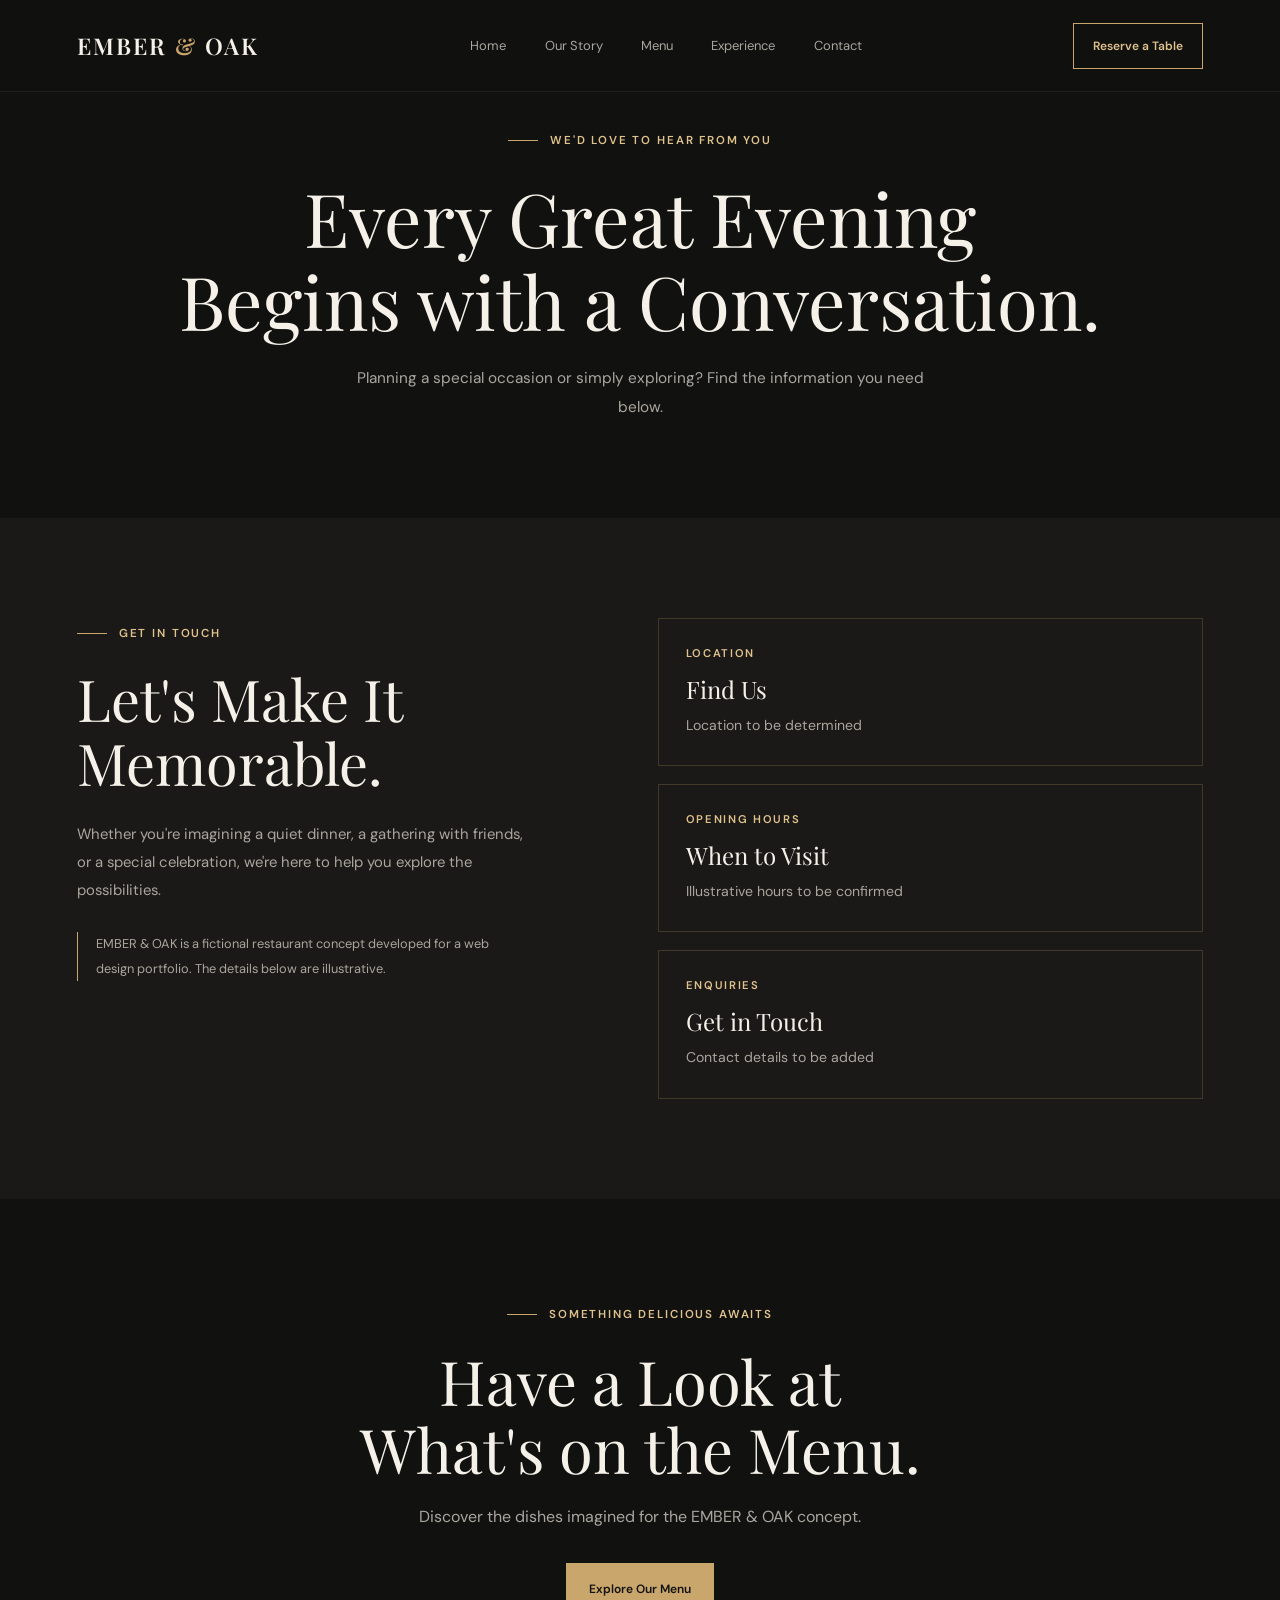
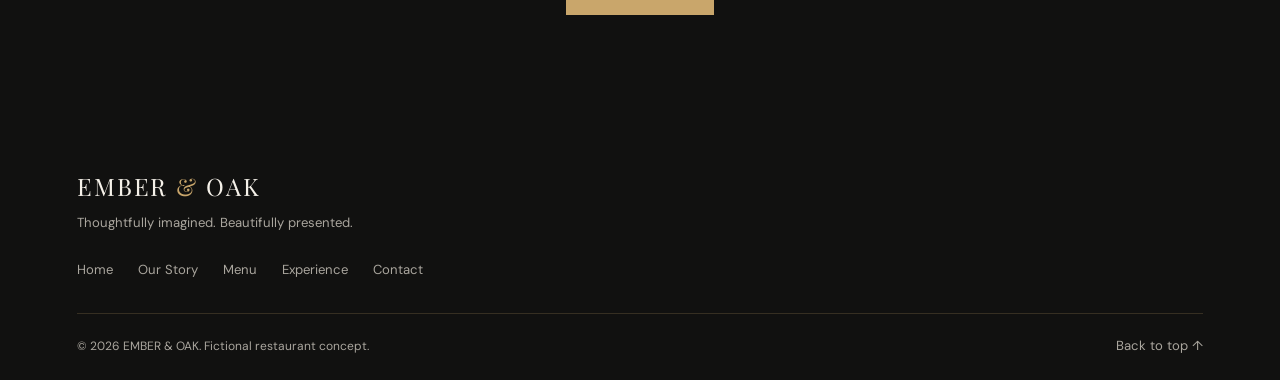
==== contact.html @ cb253b9d "Initial release of Ember and Oak website" ====
﻿<!DOCTYPE html>

<html lang="en">
  <head>
    <meta charset="UTF-8">
    <meta name="viewport" content="width=device-width, initial-scale=1.0">

    <meta
      name="description"
      content="Explore contact information and imagined dining details for EMBER & OAK, a fictional luxury restaurant website concept."
    >

    <title>Contact | EMBER & OAK</title>

    <link rel="preconnect" href="https://fonts.googleapis.com">
    <link rel="preconnect" href="https://fonts.gstatic.com" crossorigin>

    <link
      href="https://fonts.googleapis.com/css2?family=DM+Sans:wght@400;500;600;700&family=Playfair+Display:wght@400;500;600;700&display=swap"
      rel="stylesheet"
    >

    <link rel="stylesheet" href="style.css">

  </head>

  <body>
    <header class="site-header" id="top">
      <a href="index.html" class="logo">EMBER <span>&</span> OAK</a>

      <button
        class="menu-toggle"
        type="button"
        aria-label="Open navigation menu"
        aria-expanded="false"
        aria-controls="main-navigation"
      >
        <span></span>
        <span></span>
        <span></span>
      </button>

            <nav class="main-nav" id="main-navigation">
        <a href="index.html">Home</a>
        <a href="story.html">Our Story</a>
        <a href="menu.html">Menu</a>
        <a href="experience.html">Experience</a>
        <a href="contact.html" aria-current="page">Contact</a>
      </nav>

      <a href="index.html#reservations" class="header-cta">
        Reserve a Table
      </a>
    </header>

  <main>
    <section class="contact-page-hero">
      <span class="section-label">
        <span class="label-line"></span>
        WE'D LOVE TO HEAR FROM YOU
      </span>

      <h1>Every Great Evening<br>Begins with a Conversation.</h1>

      <p>
        Planning a special occasion or simply exploring?
        Find the information you need below.
      </p>
    </section>

    <section class="contact-page-content">
      <div class="contact-page-intro">
        <span class="section-label">
          <span class="label-line"></span>
          GET IN TOUCH
        </span>

        <h2>Let's Make It<br>Memorable.</h2>

        <p>
          Whether you're imagining a quiet dinner, a gathering
          with friends, or a special celebration, we're here
          to help you explore the possibilities.
        </p>

        <p class="concept-notice">
          EMBER & OAK is a fictional restaurant concept
          developed for a web design portfolio.
          The details below are illustrative.
        </p>
      </div>

      <div class="contact-information">
        <article class="contact-information-card">
          <span class="contact-label">LOCATION</span>
          <h3>Find Us</h3>
          <p>Location to be determined</p>
        </article>

        <article class="contact-information-card">
          <span class="contact-label">OPENING HOURS</span>
          <h3>When to Visit</h3>
          <p>Illustrative hours to be confirmed</p>
        </article>

        <article class="contact-information-card">
          <span class="contact-label">ENQUIRIES</span>
          <h3>Get in Touch</h3>
          <p>Contact details to be added</p>
        </article>
      </div>
    </section>

    <section class="contact-page-cta">
      <span class="section-label">
        <span class="label-line"></span>
        SOMETHING DELICIOUS AWAITS
      </span>

      <h2>Have a Look at<br>What's on the Menu.</h2>

      <p>
        Discover the dishes imagined for the EMBER & OAK concept.
      </p>

      <a href="menu.html" class="button button-primary">
        Explore Our Menu
      </a>
    </section>
  </main>

  <footer class="site-footer">
    <a href="index.html" class="footer-logo">
      EMBER <span>&</span> OAK
    </a>

    <p class="footer-note">
      Thoughtfully imagined. Beautifully presented.
    </p>

        <nav class="footer-nav" aria-label="Footer navigation">
      <a href="index.html">Home</a>
      <a href="story.html">Our Story</a>
      <a href="menu.html">Menu</a>
      <a href="experience.html">Experience</a>
      <a href="contact.html" aria-current="page">Contact</a>
    </nav>

    <div class="footer-bottom">
      <p>&copy; 2026 EMBER & OAK. Fictional restaurant concept.</p>
      <a href="#top">Back to top ↑</a>
    </div>
  </footer>
  <script src="script.js"></script>
  </body>
</html>
---- style.css ----
﻿/* ---------- DESIGN SYSTEM ---------- */

:root {
  --color-bg: #111110;
  --color-surface: #1a1917;
  --color-gold: #c9a66b;
  --color-gold-light: #e0c28d;
  --color-text: #f5f1e9;
  --color-muted: #aaa69e;

  --font-heading: "Playfair Display", Georgia, serif;
  --font-body: "DM Sans", Arial, sans-serif;

  --page-padding: clamp(20px, 6vw, 90px);
}

/* ---------- RESET ---------- */

* {
  margin: 0;
  padding: 0;
  box-sizing: border-box;
}

html {
  scroll-behavior: smooth;
}

body {
  background: var(--color-bg);
  color: var(--color-text);
  font-family: var(--font-body);
  -webkit-font-smoothing: antialiased;
}

a {
  color: inherit;
  text-decoration: none;
}

/* ---------- NAVIGATION ---------- */

.site-header {
  position: fixed;
  width: 100%;
  min-height: 92px;
  padding: 0 var(--page-padding);

  display: flex;
  align-items: center;
  justify-content: space-between;
  gap: 30px;

  background: var(--color-bg);
  border-bottom: 1px solid rgb(255 255 255 / 7%);
  z-index: 100;
}

.logo {
  font-family: var(--font-heading);
  font-size: 23px;
  font-weight: 600;
  letter-spacing: 2px;
  white-space: nowrap;
}

.logo span {
  color: var(--color-gold);
}

.main-nav {
  display: flex;
  align-items: center;
  gap: clamp(18px, 3vw, 42px);
}

.main-nav a {
  color: var(--color-muted);
  font-size: 13px;
  transition: color 0.25s ease;
}

.main-nav a:hover {
  color: var(--color-gold-light);
  border-bottom: 2px solid var(--color-gold-light);
  padding-bottom: 4px;
}

.header-cta {
  display: inline-flex;
  align-items: center;
  gap: 12px;

  padding: 14px 19px;
  border: 1px solid var(--color-gold);

  color: var(--color-gold-light);
  font-size: 12px;
  font-weight: 600;
  white-space: nowrap;

  transition:
      background-color 0.25s ease,
      color 0.25s ease;
}

.header-cta:hover {
  background: var(--color-gold);
  color: var(--color-bg);
}

/* ---------- HERO ---------- */

.hero {
  min-height: calc(100svh - 92px);
  padding: 90px var(--page-padding) 40px;

  position: relative;
  isolation: isolate;

  display: flex;
  align-items: center;

  overflow: hidden;
}

/* Background photograph */

.hero::before {
  content: "";
  position: absolute;
  inset: 0;
  z-index: -2;

  background-image:
      url("https://images.unsplash.com/photo-1414235077428-338989a2e8c0?auto=format&fit=crop&w=2000&q=85");

  background-position: center;
  background-size: cover;
}

/* Dark overlay keeps the text readable */

.hero::after {
content: "";
position: absolute;
inset: 0;
z-index: -1;

background: linear-gradient(
  90deg,
  rgb(17 17 16 / 96%) 0%,
  rgb(17 17 16 / 83%) 38%,
  rgb(17 17 16 / 40%) 72%,
  rgb(17 17 16 / 35%) 100%
  );
}

.hero-content {
width: min(760px, 100%);
padding-bottom: 45px;
}

.eyebrow {
  display: flex;
  align-items: center;
  gap: 13px;

  margin: 50px 0 30px;

  color: var(--color-gold-light);
  font-size: 10px;
  font-weight: 600;
  letter-spacing: 3px;
  line-height: 1.8;
}

.eyebrow-line {
  width: 36px;
  height: 1px;
  background: var(--color-gold);
  flex-shrink: 0;
}

.hero h1 {
  max-width: 750px;

  font-family: var(--font-heading);
  font-size: clamp(48px, 6.5vw, 88px);
  font-weight: 400;
  letter-spacing: -2px;
  line-height: 1.12;
}

.hero h1 span {
  color: var(--color-gold-light);
  font-style: italic;
}

.hero-description {
  max-width: 460px;
  margin-top: 25px;

  color: #d0cbc2;
  font-size: 15px;
  line-height: 1.9;
}

.hero-actions {
  display: flex;
  align-items: center;
  flex-wrap: wrap;
  gap: 15px;

  margin-top: 35px;
}

.button {
  min-height: 52px;
  padding: 0 22px;

  display: inline-flex;
  align-items: center;
  justify-content: center;
  gap: 15px;

  font-size: 12px;
  font-weight: 600;

  transition:
    background-color 0.25s ease,
    color 0.25s ease,
    border-color 0.25s ease;
}

.button-primary {
  background: var(--color-gold);
  color: var(--color-bg);
  border: 1px solid var(--color-gold);
}

.button-primary:hover {
  background: var(--color-gold-light);
  border-color: var(--color-gold-light);
}

.button-secondary {
  border: 1px solid rgb(255 255 255 / 30%);
  color: var(--color-text);
}

.button-secondary:hover {
  border-color: var(--color-gold);
  color: var(--color-gold-light);
}

.hero-note {
  display: flex;
  align-items: center;
  gap: 10px;

  margin-top: 60px;

  color: #c1bcb2;
  font-size: 9px;
  font-weight: 500;
  letter-spacing: 1.7px;
  line-height: 1.8;
}

.note-dot {
  width: 6px;
  height: 6px;
  border-radius: 50%;
  background: var(--color-gold);
  flex-shrink: 0;
}

.hero-bottom {
  position: absolute;
  right: var(--page-padding);
  bottom: 30px;
  left: var(--page-padding);

  display: flex;
  justify-content: space-between;
  gap: 20px;

  color: #d0cbc2;
  font-size: 9px;
  letter-spacing: 1.5px;
}

.hero-bottom a {
  transition: color 0.25s ease;
}

.hero-bottom a:hover {
  color: var(--color-gold-light);
}

/* ---------- ACCESSIBILITY ---------- */

a:focus-visible {
  outline: 2px solid var(--color-gold-light);
  outline-offset: 5px;
}

/* ---------- RESPONSIVE DESIGN ---------- */

@media (max-width: 900px) {
  .site-header {
    min-height: 82px;
    gap: 20px;
  }

  .main-nav {
    gap: 16px;
  }

  .main-nav a {
    font-size: 12px;
  }

  .header-cta {
    padding: 12px;
    font-size: 11px;
  }

  .hero {
    min-height: calc(100svh - 82px);
  }

  .hero::after {
    background:
      linear-gradient(
        90deg,
        rgb(17 17 16 / 94%) 0%,
        rgb(17 17 16 / 78%) 60%,
        rgb(17 17 16 / 55%) 100%
      );
  }
}

@media (max-width: 650px) {
  .site-header {
    min-height: 76px;
    flex-wrap: wrap;
    gap: 12px;
    padding-top: 16px;
    padding-bottom: 16px;
  }

  .logo {
    font-size: 20px;
  }

  .main-nav {
    order: 3;
    width: 100%;
    justify-content: space-between;
    gap: 10px;
  }

  .main-nav a {
    font-size: 11px;
  }

  .header-cta {
    padding: 11px 12px;
    gap: 7px;
    font-size: 10px;
  }

  .hero {
    min-height: 680px;
    min-height: max(680px, calc(100svh - 76px));
    padding-top: 75px;
    padding-bottom: 100px;
  }

  .hero::before {
    background-position: 58% center;
  }

  .hero::after {
    background:
      linear-gradient(
        90deg,
        rgb(17 17 16 / 93%) 0%,
        rgb(17 17 16 / 78%) 100%
      );
}

  .hero h1 {
    font-size: clamp(46px, 11vw, 66px);
    letter-spacing: -1.5px;
  }

  .eyebrow {
    font-size: 9px;
    letter-spacing: 2px;
  }

  .hero-description {
    font-size: 14px;
  }

  .hero-actions {
    align-items: stretch;
    flex-direction: column;
    max-width: 280px;
  }

  .hero-note {
    margin-top: 40px;
    font-size: 8px;
    letter-spacing: 1.1px;
  }

  .hero-bottom {
    bottom: 22px;
    font-size: 8px;
    letter-spacing: 1px;
  }
}

@media (max-width: 380px) {
  .main-nav a {
    font-size: 10px;
  }

  .header-cta {
    padding: 10px 8px;
  }

  .hero-bottom {
    font-size: 7px;
    letter-spacing: 0.5px;
  }
}

/* Respect visitors who prefer reduced motion */

@media (prefers-reduced-motion: reduce) {
  html {
    scroll-behavior: auto;
  }

  *,
  *::before,
  *::after {
    transition-duration: 0.01ms !important;
  }
}


/* ---------- OUR STORY ---------- */

.story-section {
  padding: 130px var(--page-padding);

  display: grid;
  grid-template-columns: minmax(0, 1fr) minmax(0, 0.9fr);
  align-items: center;
  gap: clamp(45px, 8vw, 120px);

  background: var(--color-bg);
}

.story-image {
  position: relative;
  min-width: 0;
}

.story-image img {
  display: block;
  width: 100%;
  aspect-ratio: 4 / 5;
  object-fit: cover;
}

.image-caption {
  display: flex;
  justify-content: space-between;
  gap: 15px;

  padding-top: 18px;

  color: var(--color-muted);
  font-size: 9px;
  letter-spacing: 1.5px;
}

.image-caption span:first-child {
  color: var(--color-gold);
}

.story-content {
  max-width: 570px;
}

.section-eyebrow {
  margin-bottom: 24px;

  color: var(--color-gold);
  font-size: 10px;
  font-weight: 600;
  letter-spacing: 3px;
}

.story-content h2 {
  margin-bottom: 27px;

  font-family: var(--font-heading);
  font-size: clamp(36px, 4vw, 55px);
  font-weight: 400;
  line-height: 1.25;
  letter-spacing: -1px;
}

.story-content h2 span {
  color: var(--color-gold-light);
  font-style: italic;
}

.story-description {
  margin-bottom: 18px;

  color: var(--color-muted);
  font-size: 14px;
  line-height: 2;
}

.text-link {
  display: inline-flex;
  align-items: center;
  gap: 15px;

  margin-top: 15px;
  padding-bottom: 9px;

  border-bottom: 1px solid var(--color-gold);

  color: var(--color-gold-light);
  font-size: 12px;
  font-weight: 600;

  transition: gap 0.25s ease;
}

.text-link:hover {
  gap: 22px;
}

.story-signature {
  display: flex;
  align-items: center;
  gap: 15px;

  margin-top: 65px;
  padding-top: 25px;

  border-top: 1px solid rgb(255 255 255 / 10%);
}

.signature-mark {
  color: var(--color-gold);
  font-family: var(--font-heading);
  font-size: 50px;
  font-style: italic;
}

.story-signature div p {
  font-family: var(--font-heading);
  font-size: 13px;
  letter-spacing: 2px;
}

.story-signature div span {
  display: block;
  margin-top: 6px;

  color: var(--color-muted);
  font-size: 8px;
  letter-spacing: 2px;
}

/* ---------- STORY RESPONSIVENESS ---------- */

@media (max-width: 800px) {
  .story-section {
    padding-top: 90px;
    padding-bottom: 90px;

    grid-template-columns: 1fr;
    gap: 50px;
  }

  .story-image {
    width: min(100%, 560px);
  }

  .story-content {
    max-width: 650px;
  }

  .story-content h2 {
    font-size: clamp(36px, 7vw, 52px);
  }

  .story-signature {
    margin-top: 40px;
  }
}

@media (max-width: 480px) {
  .story-section {
    padding-top: 70px;
    padding-bottom: 70px;
    gap: 35px;
  }

  .story-content h2 {
    font-size: 36px;
  }

  .story-description {
    font-size: 13px;
  }
}



/* ---------- SIGNATURE MENU ---------- */

.menu-section {
  padding: 110px var(--page-padding) 100px;

  background: var(--color-surface);
}

.menu-heading {
  display: flex;
  align-items: end;
  justify-content: space-between;
  gap: 35px;

  margin-bottom: 55px;
}

.menu-heading h2 {
  font-family: var(--font-heading);
  font-size: clamp(36px, 4vw, 54px);
  font-weight: 400;
  line-height: 1.25;
}

.menu-heading h2 span {
  color: var(--color-gold-light);
  font-style: italic;
}

.menu-intro {
  max-width: 330px;
  color: var(--color-muted);
  font-size: 13px;
  line-height: 1.9;
}

.menu-grid {
  display: grid;
  grid-template-columns: repeat(3, minmax(0, 1fr));
  gap: 25px;
}

.dish-card {
  min-width: 0;
}

.dish-image {
  position: relative;
  overflow: hidden;
  background: #292722;
}

.dish-image img {
  display: block;
  width: 100%;
  aspect-ratio: 4 / 4.5;
  object-fit: cover;

  transition: transform 0.5s ease;
}

.dish-card:hover .dish-image img {
  transform: scale(1.04);
}

.dish-number {
  position: absolute;
  top: 15px;
  left: 15px;

  display: grid;
  place-items: center;

  width: 35px;
  height: 35px;

  background: rgb(17 17 16 / 85%);
  border: 1px solid rgb(201 166 107 / 60%);

  color: var(--color-gold-light);
  font-size: 10px;
}

.dish-details {
  padding-top: 23px;
}

.dish-title-row {
  display: flex;
  align-items: baseline;
  justify-content: space-between;
  gap: 12px;
}

.dish-title-row h3 {
  font-family: var(--font-heading);
  font-size: clamp(17px, 1.7vw, 22px);
  font-weight: 500;
}

.dish-price {
  flex-shrink: 0;
  color: var(--color-gold-light);
  font-size: 13px;
}

.dish-details > p {
  margin-top: 13px;

  color: var(--color-muted);
  font-size: 12px;
  line-height: 1.9;
}

.dish-category {
  display: inline-block;
  margin-top: 22px;

  color: var(--color-gold);
  font-size: 9px;
  letter-spacing: 1.5px;
}

.menu-disclaimer {
  margin-top: 40px;

  color: var(--color-muted);
  font-size: 10px;
  line-height: 1.8;
}

/* ---------- MENU RESPONSIVENESS ---------- */

@media (max-width: 850px) {
  .menu-heading {
    align-items: start;
    flex-direction: column;
    gap: 18px;
  }

  .menu-grid {
    grid-template-columns: repeat(2, minmax(0, 1fr));
    gap: 35px 22px;
  }

  .dish-title-row h3 {
    font-size: 19px;
  }
}

@media (max-width: 560px) {
  .menu-section {
    padding-top: 75px;
    padding-bottom: 70px;
  }

  .menu-heading {
    margin-bottom: 35px;
  }

  .menu-grid {
    grid-template-columns: 1fr;
    gap: 40px;
  }

  .dish-image img {
    aspect-ratio: 5 / 4;
  }

  .dish-title-row h3 {
    font-size: 21px;
  }
}

/* Respect reduced-motion preferences */

@media (prefers-reduced-motion: reduce) {
  .dish-image img {
    transition: none;
  }
}


/* DINING EXPERIENCE */

.experience-section {
  position: relative;
  min-height: 540px;
  display: flex;
  align-items: center;
  overflow: hidden;
  background: var(--color-bg);
}

.experience-image,
.experience-overlay {
  position: absolute;
  inset: 0;
}

.experience-image {
  background-image: url("https://images.unsplash.com/photo-1517248135467-4c7edcad34c4?auto=format&fit=crop&w=2000&q=85");
  background-size: cover;
  background-position: center 55%;
  transform: scale(1.02);
}

.experience-overlay {
  background: linear-gradient(
  90deg,
  rgba(17, 17, 16, 0.96) 0%,
  rgba(17, 17, 16, 0.76) 48%,
  rgba(17, 17, 16, 0.25) 100%
  );
}

.experience-content {
  position: relative;
  z-index: 1;
  max-width: 650px;
  padding: 90px var(--page-padding);
}

.section-label {
  display: inline-flex;
  align-items: center;
  gap: 12px;
  color: var(--color-gold-light);
  font-size: 0.72rem;
  font-weight: 600;
  letter-spacing: 0.16em;
  text-transform: uppercase;
}

.label-line {
  display: inline-block;
  width: 30px;
  height: 1px;
  background: var(--color-gold);
}

.experience-content h2 {
  margin: 28px 0 20px;
  color: var(--color-text);
  font-family: var(--font-heading);
  font-size: clamp(2.7rem, 5.5vw, 4.8rem);
  font-weight: 400;
  line-height: 1.08;
}

.experience-content p {
  max-width: 450px;
  margin-bottom: 32px;
  color: var(--color-muted);
  font-size: 0.98rem;
  line-height: 1.9;
}

@media (max-width: 600px) {
  .experience-section {
    min-height: 480px;
  }

  .experience-overlay {
    background: rgba(17, 17, 16, 0.76);
  }

  .experience-content {
    padding-top: 75px;
    padding-bottom: 75px;
  }


}


/* RESERVATIONS */

.reservation-section {
  display: flex;
  flex-direction: column;
  align-items: center;
  padding: 110px var(--page-padding);
  text-align: center;
  background: var(--color-bg);
}

.reservation-section h2 {
  margin: 28px 0 18px;
  color: var(--color-text);
  font-family: var(--font-heading);
  font-size: clamp(2.5rem, 5vw, 4.3rem);
  font-weight: 400;
  line-height: 1.12;
}

.reservation-section > p {
  max-width: 540px;
  margin-bottom: 30px;
  color: var(--color-muted);
  font-size: 0.96rem;
  line-height: 1.9;
}

.reservation-form {
  width: min(100%, 760px);
  margin: 0 auto;
}

.reservation-form-grid {
  display: grid;
  grid-template-columns: repeat(2, minmax(0, 1fr));
  gap: 18px;
  margin-bottom: 28px;
  text-align: left;
}

.reservation-form label {
  display: flex;
  flex-direction: column;
  gap: 8px;
  color: var(--color-gold-light);
  font-size: 0.72rem;
  letter-spacing: 0.08em;
  text-transform: uppercase;
}

.reservation-form input,
.reservation-form select {
  width: 100%;
  min-height: 48px;
  padding: 12px 14px;
  border: 1px solid rgba(201, 166, 107, 0.3);
  border-radius: 0;
  background: var(--color-surface);
  color: var(--color-text);
  font: inherit;
  letter-spacing: normal;
  text-transform: none;
}

.reservation-form input:focus,
.reservation-form select:focus {
  outline: 2px solid var(--color-gold-light);
  outline-offset: 2px;
}

.reservation-form > .button {
  border: 1px solid var(--color-gold);
  cursor: pointer;
}

.reservation-form-note,
.reservation-status {
  margin: 14px 0 0;
  color: var(--color-muted);
  font-size: 0.75rem;
  line-height: 1.7;
}

.reservation-status:empty {
  display: none;
}
.reservation-note {
  margin-top: 30px;
  color: var(--color-muted);
  font-size: 0.75rem;
  line-height: 1.7;
}

@media (max-width: 600px) {
  .reservation-section {
    padding-top: 80px;
    padding-bottom: 80px;
  }
}


/* CONTACT */

.contact-section {
  display: grid;
  grid-template-columns: 1fr 0.8fr;
  gap: 70px;
  padding: 100px var(--page-padding);
  background: var(--color-surface);
}

.contact-content h2 {
  margin: 26px 0 20px;
  color: var(--color-text);
  font-family: var(--font-heading);
  font-size: clamp(2.5rem, 4.5vw, 4rem);
  font-weight: 400;
  line-height: 1.12;
}

.contact-content > p {
  max-width: 430px;
  color: var(--color-muted);
  line-height: 1.9;
}

.contact-details {
  display: flex;
  flex-direction: column;
  justify-content: center;
  gap: 28px;
}

.contact-item {
  padding-bottom: 20px;
  border-bottom: 1px solid rgba(201, 166, 107, 0.2);
}

.contact-label {
  display: block;
  margin-bottom: 10px;
  color: var(--color-gold-light);
  font-size: 0.7rem;
  font-weight: 600;
  letter-spacing: 0.15em;
}

.contact-item p {
  margin: 0;
  color: var(--color-muted);
  font-size: 0.9rem;
  line-height: 1.7;
}

/* FOOTER */

.site-footer {
  padding: 55px var(--page-padding) 24px;
  background: var(--color-bg);
}

.footer-logo {
  color: var(--color-text);
  font-family: var(--font-heading);
  font-size: 1.5rem;
  letter-spacing: 0.08em;
  text-decoration: none;
}

.footer-logo span {
  color: var(--color-gold);
}

.footer-note {
  margin: 12px 0 30px;
  color: var(--color-muted);
  font-size: 0.82rem;
}

.footer-nav {
  display: flex;
  flex-wrap: wrap;
  gap: 25px;
  margin-bottom: 35px;
}

.footer-nav a,
.footer-bottom a {
  color: var(--color-muted);
  font-size: 0.82rem;
  text-decoration: none;
  transition: color 0.2s ease;
}

.footer-nav a:hover,
.footer-bottom a:hover {
  color: var(--color-gold-light);
}

.footer-bottom {
  display: flex;
  justify-content: space-between;
  align-items: center;
  gap: 20px;
  padding-top: 22px;
  border-top: 1px solid rgba(201, 166, 107, 0.2);
}

.footer-bottom p {
  margin: 0;
  color: var(--color-muted);
  font-size: 0.75rem;
  line-height: 1.7;
}

/* CONTACT AND FOOTER RESPONSIVENESS */

@media (max-width: 800px) {
  .contact-section {
  grid-template-columns: 1fr;
  gap: 45px;
  }
}

@media (max-width: 500px) {
  .contact-section {
  padding-top: 75px;
  padding-bottom: 75px;
  }

  .footer-bottom {
      align-items: flex-start;
      flex-direction: column;
      gap: 12px;
  }

  .footer-nav {
      gap: 18px;
  }


}

/* MOBILE NAVIGATION */

.menu-toggle {
  display: none;
  width: 42px;
  height: 42px;
  padding: 10px;
  border: 1px solid rgba(201, 166, 107, 0.35);
  border-radius: 2px;
  background: transparent;
  cursor: pointer;
}

.menu-toggle span {
  display: block;
  width: 20px;
  height: 1px;
  margin: 5px 0;
  background: var(--color-text);
  transition: transform 0.2s ease, opacity 0.2s ease;
}

.menu-toggle:focus-visible {
  outline: 2px solid var(--color-gold-light);
  outline-offset: 4px;
}

@media (max-width: 760px) {
  .site-header {
    position: relative;
    display: flex;
    align-items: center;
    justify-content: space-between;
    flex-wrap: wrap;
    gap: 0;
  }

  .menu-toggle {
    display: block;
    order: 2;
  }

  .main-nav {
    display: none;
    order: 3;
    flex: 0 0 100%;
    flex-direction: column;
    align-items: stretch;
    gap: 0;
    padding: 16px 0;
  }

  .site-header.menu-open .main-nav {
    display: flex;
  }

  .main-nav a {
    display: block;
    padding: 14px 4px;
  }

  .header-cta {
    display: none;
    order: 4;
    width: 100%;
    margin: 0 0 16px;
    text-align: center;
  }

  .site-header.menu-open .header-cta {
    display: block;
  }

  .site-header.menu-open .menu-toggle span:first-child {
    transform: translateY(6px) rotate(45deg);
  }

  .site-header.menu-open .menu-toggle span:nth-child(2) {
    opacity: 0;
  }

  .site-header.menu-open .menu-toggle span:last-child {
    transform: translateY(-6px) rotate(-45deg);
  }
}

@media (prefers-reduced-motion: reduce) {
  .menu-toggle span {
    transition: none;
  }
}



/* Keep the mobile header controls anchored while the navigation expands. */
@media (max-width: 760px) {
  .site-header {
    position: relative;
    display: grid;
    grid-template-columns: minmax(0, 1fr) auto;
    align-items: center;
    align-content: start;
    min-height: 76px;
    height: auto;
  }

  .logo,
  .menu-toggle {
    align-self: start;
  }

  .main-nav,
  .header-cta {
    grid-column: 1 / -1;
  }

  .main-nav {
    width: auto;
  }
}

/* Mobile header: fixed viewport position with a locked control row. */
@media (max-width: 760px) {
  .site-header {
    position: fixed;
    top: 0;
    right: 0;
    left: 0;
    display: grid;
    grid-template-columns: minmax(0, 1fr) auto;
    grid-template-rows: 42px auto auto;
    align-items: center;
    align-content: start;
    min-height: 76px;
    height: auto;
    z-index: 100;
  }

  .logo {
    grid-column: 1;
    grid-row: 1;
    align-self: center;
  }

  .menu-toggle {
    grid-column: 2;
    grid-row: 1;
    align-self: center;
  }

  .main-nav {
    grid-column: 1 / -1;
    grid-row: 2;
    width: auto;
  }

  .header-cta {
    grid-column: 1 / -1;
    grid-row: 3;
  }
}

@media (max-width: 650px) {
  .hero {
    padding-top: calc(75px + 76px);
  }
}

/* Keep the mobile menu control clear of the viewport edge. */
@media (max-width: 760px) {
  .site-header {
    padding-top: 8px;
  }
}


/* MENU PAGE */

.menu-page-hero {
  padding: 135px var(--page-padding) 100px;
  text-align: center;
  background: var(--color-bg);
}

.menu-page-hero h1 {
  margin: 28px 0 22px;
  color: var(--color-text);
  font-family: var(--font-heading);
  font-size: clamp(2.6rem, 6vw, 5rem);
  font-weight: 400;
  line-height: 1.12;
}

.menu-page-hero > p {
  max-width: 600px;
  margin: 0 auto;
  color: var(--color-muted);
  font-size: 0.96rem;
  line-height: 1.9;
}

.full-menu-section {
  padding: 80px var(--page-padding) 100px;
  background: var(--color-surface);
}

.full-menu-heading {
  max-width: 650px;
  margin: 0 auto 80px;
  text-align: center;
}

.full-menu-heading h2,
.menu-page-cta h2 {
  margin: 20px 0;
  color: var(--color-text);
  font-family: var(--font-heading);
  font-size: clamp(2.3rem, 4vw, 3.7rem);
  font-weight: 400;
}

.full-menu-heading > p,
.menu-page-cta > p {
  color: var(--color-muted);
  line-height: 1.9;
}

.menu-category {
  max-width: 1100px;
  margin: 0 auto 80px;
}

.category-heading {
  display: flex;
  align-items: center;
  gap: 20px;
  margin-bottom: 30px;
  padding-bottom: 18px;
  border-bottom: 1px solid rgba(201, 166, 107, 0.3);
}

.category-heading > span {
  color: var(--color-gold);
  font-size: 0.75rem;
  letter-spacing: 0.1em;
}

.category-heading h3 {
  margin: 0;
  color: var(--color-text);
  font-family: var(--font-heading);
  font-size: clamp(1.7rem, 3vw, 2.4rem);
  font-weight: 400;
}

.full-menu-grid {
  display: grid;
  grid-template-columns: repeat(2, minmax(0, 1fr));
  gap: 30px;
}

.full-menu-card {
  min-width: 0;
  background: var(--color-bg);
}

.full-menu-card img {
  display: block;
  width: 100%;
  aspect-ratio: 4 / 3;
  object-fit: cover;
}

.full-menu-card-content {
  padding: 25px;
}

.full-menu-card-content .dish-title-row {
  display: flex;
  justify-content: space-between;
  align-items: flex-start;
  gap: 16px;
}

.full-menu-card-content h4 {
  margin: 0;
  color: var(--color-text);
  font-family: var(--font-heading);
  font-size: 1.35rem;
  font-weight: 400;
}

.full-menu-card-content .dish-price {
  color: var(--color-gold-light);
  white-space: nowrap;
}

.full-menu-card-content > p {
  margin: 14px 0 0;
  color: var(--color-muted);
  font-size: 0.88rem;
  line-height: 1.8;
}

.menu-disclaimer {
  max-width: 700px;
  margin: 0 auto;
  color: var(--color-muted);
  font-size: 0.8rem;
  line-height: 1.8;
  text-align: center;
}

.menu-page-cta {
  padding: 100px var(--page-padding);
  text-align: center;
  background: var(--color-bg);
}

.menu-page-cta > p {
  max-width: 520px;
  margin: 0 auto 30px;
}

.menu-page-cta .button {
  display: inline-flex;
}

@media (max-width: 650px) {
    .menu-page-hero {
    padding-top: 100px;
    padding-bottom: 75px;
  }

  .full-menu-section {
    padding-top: 65px;
    padding-bottom: 75px;
  }

  .full-menu-heading {
    margin-bottom: 55px;
  }

  .menu-category {
    margin-bottom: 60px;
  }

  .full-menu-grid {
    grid-template-columns: minmax(0, 1fr);
    gap: 24px;
  }

  .full-menu-card-content {
    padding: 20px;
  }

  .menu-page-cta {
    padding-top: 75px;
    padding-bottom: 75px;
  }


}


/* Only the visible brand text should be the home link on mobile. */
@media (max-width: 760px) {
  .site-header .logo {
    justify-self: start;
    width: fit-content;
  }
}


/* OUR STORY PAGE */

.story-page-hero {
  display: flex;
  align-items: center;
  justify-content: center;
  min-height: 480px;
  padding: 100px var(--page-padding);
  text-align: center;
  background:
  linear-gradient(
  rgba(17, 17, 16, 0.75),
  rgba(17, 17, 16, 0.9)
  ),
  url("https://images.unsplash.com/photo-1517248135467-4c7edcad34c4?auto=format&fit=crop&w=2000&q=85")
  center 55% / cover no-repeat;
}

.story-page-hero-content {
  max-width: 850px;
}

.story-page-hero h1 {
  margin: 28px 0 22px;
  color: var(--color-text);
  font-family: var(--font-heading);
  font-size: clamp(2.7rem, 6vw, 5rem);
  font-weight: 400;
  line-height: 1.12;
}

.story-page-hero-content > p {
  max-width: 620px;
  margin: 0 auto;
  color: var(--color-muted);
  font-size: 0.96rem;
  line-height: 1.9;
}

.story-page-intro {
  display: grid;
  grid-template-columns: minmax(0, 1fr) minmax(0, 0.9fr);
  align-items: center;
  gap: clamp(40px, 7vw, 100px);
  padding: 110px var(--page-padding);
  background: var(--color-bg);
}

.story-page-image {
  min-width: 0;
}

.story-page-image img {
  display: block;
  width: 100%;
  aspect-ratio: 4 / 5;
  object-fit: cover;
}

.image-caption {
  display: block;
  margin-top: 15px;
  color: var(--color-gold-light);
  font-size: 0.68rem;
  letter-spacing: 0.16em;
}

.story-page-copy h2 {
  margin: 25px 0;
  color: var(--color-text);
  font-family: var(--font-heading);
  font-size: clamp(2.3rem, 4.2vw, 3.7rem);
  font-weight: 400;
  line-height: 1.15;
}

.story-page-copy > p {
  margin-bottom: 18px;
  color: var(--color-muted);
  font-size: 0.93rem;
  line-height: 1.95;
}

/* STORY VALUES */

.story-values-section {
  padding: 100px var(--page-padding);
  background: var(--color-surface);
}

.story-values-heading {
  max-width: 700px;
  margin: 0 auto 60px;
  text-align: center;
}

.story-values-heading h2 {
  margin: 24px 0 0;
  color: var(--color-text);
  font-family: var(--font-heading);
  font-size: clamp(2.3rem, 4.5vw, 3.7rem);
  font-weight: 400;
  line-height: 1.15;
}

.story-values-grid {
  display: grid;
  grid-template-columns: repeat(3, minmax(0, 1fr));
  gap: 25px;
  max-width: 1150px;
  margin: 0 auto;
}

.story-value-card {
  padding: 35px 28px;
  border: 1px solid rgba(201, 166, 107, 0.22);
}

.value-number {
  color: var(--color-gold);
  font-size: 0.75rem;
  letter-spacing: 0.12em;
}

.story-value-card h3 {
  margin: 25px 0 15px;
  color: var(--color-text);
  font-family: var(--font-heading);
  font-size: 1.5rem;
  font-weight: 400;
}

.story-value-card p {
  margin: 0;
  color: var(--color-muted);
  font-size: 0.88rem;
  line-height: 1.9;
}

/* STORY CTA */

.story-page-cta {
  padding: 100px var(--page-padding);
  text-align: center;
  background: var(--color-bg);
}

.story-page-cta h2 {
  margin: 25px 0 18px;
  color: var(--color-text);
  font-family: var(--font-heading);
  font-size: clamp(2.5rem, 5vw, 4rem);
  font-weight: 400;
  line-height: 1.12;
}

.story-page-cta > p {
  margin-bottom: 30px;
  color: var(--color-muted);
  line-height: 1.9;
}

/* STORY PAGE RESPONSIVENESS */

@media (max-width: 800px) {
    .story-page-intro {
    grid-template-columns: minmax(0, 1fr);
    gap: 45px;
    padding-top: 80px;
    padding-bottom: 80px;
    }

  .story-page-image {
    max-width: 600px;
    width: 100%;
    margin: 0 auto;
  }

  .story-values-grid {
    grid-template-columns: repeat(2, minmax(0, 1fr));
  }


}

@media (max-width: 550px) {
  .story-page-hero {
    min-height: 400px;
    padding-top: 75px;
    padding-bottom: 75px;
  }


  .story-values-section,
  .story-page-cta {
    padding-top: 75px;
    padding-bottom: 75px;
  }

  .story-values-heading {
    margin-bottom: 40px;
  }

  .story-values-grid {
    grid-template-columns: minmax(0, 1fr);
    gap: 18px;
  }

  .story-value-card {
    padding: 28px 24px;
  }

}



/* CONTACT PAGE */

.contact-page-hero {
  padding: 125px var(--page-padding) 95px;
  text-align: center;
  background: var(--color-bg);
}

.contact-page-hero h1 {
  margin: 28px 0 22px;
  color: var(--color-text);
  font-family: var(--font-heading);
  font-size: clamp(2.6rem, 5.8vw, 4.8rem);
  font-weight: 400;
  line-height: 1.12;
}

.contact-page-hero > p {
  max-width: 570px;
  margin: 0 auto;
  color: var(--color-muted);
  font-size: 0.96rem;
  line-height: 1.9;
}

.contact-page-content {
  display: grid;
  grid-template-columns: minmax(0, 0.9fr) minmax(0, 1fr);
  align-items: start;
  gap: clamp(45px, 7vw, 100px);
  padding: 100px var(--page-padding);
  background: var(--color-surface);
}

.contact-page-intro h2 {
  margin: 25px 0;
  color: var(--color-text);
  font-family: var(--font-heading);
  font-size: clamp(2.5rem, 4.5vw, 4rem);
  font-weight: 400;
  line-height: 1.12;
}

.contact-page-intro > p {
  max-width: 450px;
  color: var(--color-muted);
  font-size: 0.93rem;
  line-height: 1.9;
}

.contact-page-intro .concept-notice {
  margin-top: 28px;
  padding-left: 18px;
  border-left: 1px solid var(--color-gold);
  font-size: 0.8rem;
}

.contact-information {
  display: grid;
  grid-template-columns: minmax(0, 1fr);
  gap: 18px;
}

.contact-information-card {
  padding: 27px;
  border: 1px solid rgba(201, 166, 107, 0.22);
}

.contact-information-card h3 {
  margin: 13px 0 8px;
  color: var(--color-text);
  font-family: var(--font-heading);
  font-size: 1.5rem;
  font-weight: 400;
}

.contact-information-card p {
  margin: 0;
  color: var(--color-muted);
  font-size: 0.88rem;
  line-height: 1.8;
}

.contact-page-cta {
  padding: 100px var(--page-padding);
  text-align: center;
  background: var(--color-bg);
}

.contact-page-cta h2 {
  margin: 25px 0 18px;
  color: var(--color-text);
  font-family: var(--font-heading);
  font-size: clamp(2.4rem, 4.8vw, 4rem);
  font-weight: 400;
  line-height: 1.12;
}

.contact-page-cta > p {
  margin-bottom: 30px;
  color: var(--color-muted);
  line-height: 1.9;
}

@media (max-width: 800px) {
  .contact-page-content {
  grid-template-columns: minmax(0, 1fr);
  gap: 45px;
  padding-top: 80px;
  padding-bottom: 80px;
  }
}

@media (max-width: 550px) {
  .contact-page-hero {
    padding-top: 95px;
    padding-bottom: 70px;
  }

  .contact-page-cta {
    padding-top: 75px;
    padding-bottom: 75px;
  }

  .contact-information-card {
    padding: 23px;
  }

}

/* Lighter translucent header with reduced backdrop blur. */
.site-header {
  background: rgb(17 17 16 / 68%);
  -webkit-backdrop-filter: blur(4px);
  backdrop-filter: blur(4px);
}



/* EXPERIENCE PAGE HERO */

.experience-page-hero {
  min-height: 580px;
  display: flex;
  align-items: center;
  justify-content: center;
  padding: 120px var(--page-padding);
  text-align: center;

  background:
    linear-gradient(
      rgba(17, 17, 16, 0.72),
      rgba(17, 17, 16, 0.88)
    ),
    url("https://images.unsplash.com/photo-1517248135467-4c7edcad34c4?auto=format&fit=crop&w=2000&q=85")
    center 55% / cover no-repeat;
}

.experience-page-hero-content {
  max-width: 850px;
}

.experience-page-hero h1 {
  margin: 28px 0 22px;
  color: var(--color-text);
  font-family: var(--font-heading);
  font-size: clamp(2.7rem, 6vw, 5rem);
  font-weight: 400;
  line-height: 1.12;
}

.experience-page-hero p {
  max-width: 620px;
  margin: 0 auto 32px;
  color: var(--color-muted);
  font-size: 0.96rem;
  line-height: 1.9;
}

@media (max-width: 600px) {
  .experience-page-hero {
    min-height: 520px;
    padding-top: 110px;
    padding-bottom: 80px;
  }
}


/* EXPERIENCE ATMOSPHERE SECTION */

.experience-atmosphere {
  display: grid;
  grid-template-columns: 1fr 1fr;
  align-items: center;
  gap: 80px;
  padding: 110px var(--page-padding);
}

.atmosphere-image {
  height: 580px;
  overflow: hidden;
}

.atmosphere-image img {
  width: 100%;
  height: 100%;
  object-fit: cover;
  display: block;
  transition: transform 0.7s ease;
}

.atmosphere-image:hover img {
  transform: scale(1.04);
}

.atmosphere-content {
  max-width: 520px;
}

.atmosphere-content h2 {
  margin: 28px 0;
  font-family: var(--font-heading);
  font-size: clamp(2.3rem, 4vw, 3.8rem);
  font-weight: 400;
  line-height: 1.2;
}

.atmosphere-content p {
  color: var(--color-muted);
  font-size: 0.94rem;
  line-height: 1.9;
  margin-bottom: 20px;
}

.atmosphere-content .text-link {
  display: inline-block;
  margin-top: 15px;
}

@media (max-width: 768px) {
  .experience-atmosphere {
    grid-template-columns: 1fr;
    gap: 45px;
    padding-top: 75px;
    padding-bottom: 75px;
  }

  .atmosphere-image {
    height: 420px;
  }
}

@media (max-width: 480px) {
  .atmosphere-image {
    height: 320px;
  }
}


/* DINING EXPERIENCE SECTION */

.dining-experience {
  padding: 110px var(--page-padding);
  background: #191817;
}

.dining-experience-heading {
  max-width: 650px;
  margin: 0 auto 65px;
  text-align: center;
}

.dining-experience-heading h2 {
  margin: 25px 0 18px;
  font-family: var(--font-heading);
  font-size: clamp(2.4rem, 4vw, 3.8rem);
  font-weight: 400;
  line-height: 1.2;
}

.dining-experience-heading p {
  max-width: 520px;
  margin: 0 auto;
  color: var(--color-muted);
  font-size: 0.94rem;
  line-height: 1.8;
}

.experience-cards {
  display: grid;
  grid-template-columns: repeat(3, minmax(0, 1fr));
  gap: 30px;
}

.experience-card {
  min-width: 0;
}

.experience-card-image {
  height: 340px;
  overflow: hidden;
}

.experience-card-image img {
  display: block;
  width: 100%;
  height: 100%;
  object-fit: cover;
  transition: transform 0.6s ease;
}

.experience-card:hover .experience-card-image img {
  transform: scale(1.05);
}

.experience-card-content {
  padding-top: 25px;
}

.card-number {
  color: var(--color-accent);
  font-size: 0.8rem;
  letter-spacing: 2px;
}

.experience-card-content h3 {
  margin: 14px 0 12px;
  font-family: var(--font-heading);
  font-size: 1.55rem;
  font-weight: 400;
}

.experience-card-content p {
  color: var(--color-muted);
  font-size: 0.9rem;
  line-height: 1.8;
}

@media (max-width: 900px) {
  .experience-cards {
    grid-template-columns: repeat(2, minmax(0, 1fr));
  }
}

@media (max-width: 600px) {
  .dining-experience {
    padding: 80px var(--page-padding);
  }

  .experience-cards {
    grid-template-columns: 1fr;
    gap: 45px;
  }

  .experience-card-image {
    height: 300px;
  }
}


/* PRIVATE OCCASIONS SECTION */

.private-occasions {
  display: grid;
  grid-template-columns: 1fr 1fr;
  align-items: center;
  gap: 80px;
  padding: 110px var(--page-padding);
}

.private-occasions-image {
  height: 550px;
  overflow: hidden;
}

.private-occasions-image img {
  width: 100%;
  height: 100%;
  display: block;
  object-fit: cover;
}

.private-occasions-content {
  max-width: 520px;
}

.private-occasions-content h2 {
  margin: 28px 0;
  font-family: var(--font-heading);
  font-size: clamp(2.3rem, 4vw, 3.8rem);
  font-weight: 400;
  line-height: 1.2;
}

.private-occasions-content p {
  color: var(--color-muted);
  font-size: 0.94rem;
  line-height: 1.9;
  margin-bottom: 20px;
}

.private-occasions-content .button {
  display: inline-flex;
  align-items: center;
  justify-content: center;
  margin-top: 15px;
}

@media (max-width: 768px) {
  .private-occasions {
    grid-template-columns: 1fr;
    gap: 45px;
    padding-top: 75px;
    padding-bottom: 75px;
  }

  .private-occasions-image {
    height: 420px;
  }
}

@media (max-width: 480px) {
  .private-occasions-image {
    height: 320px;
  }
}
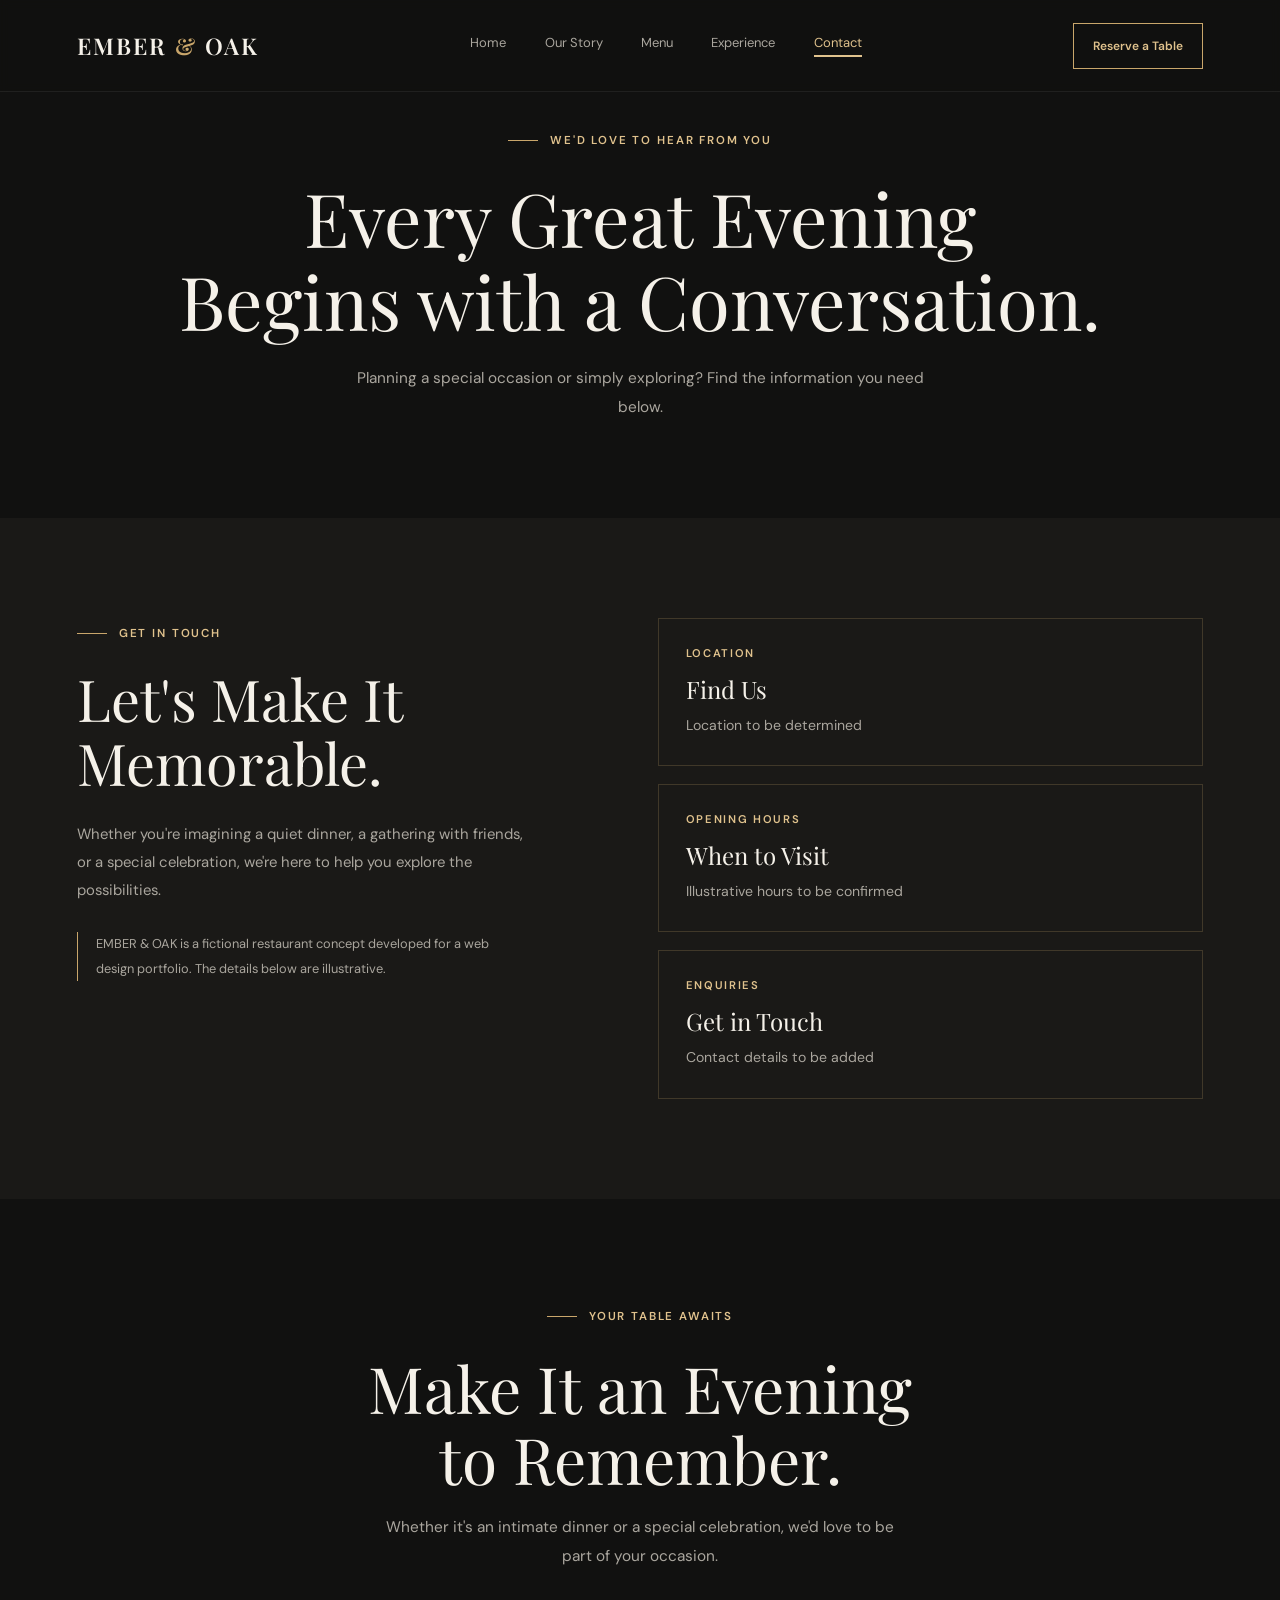
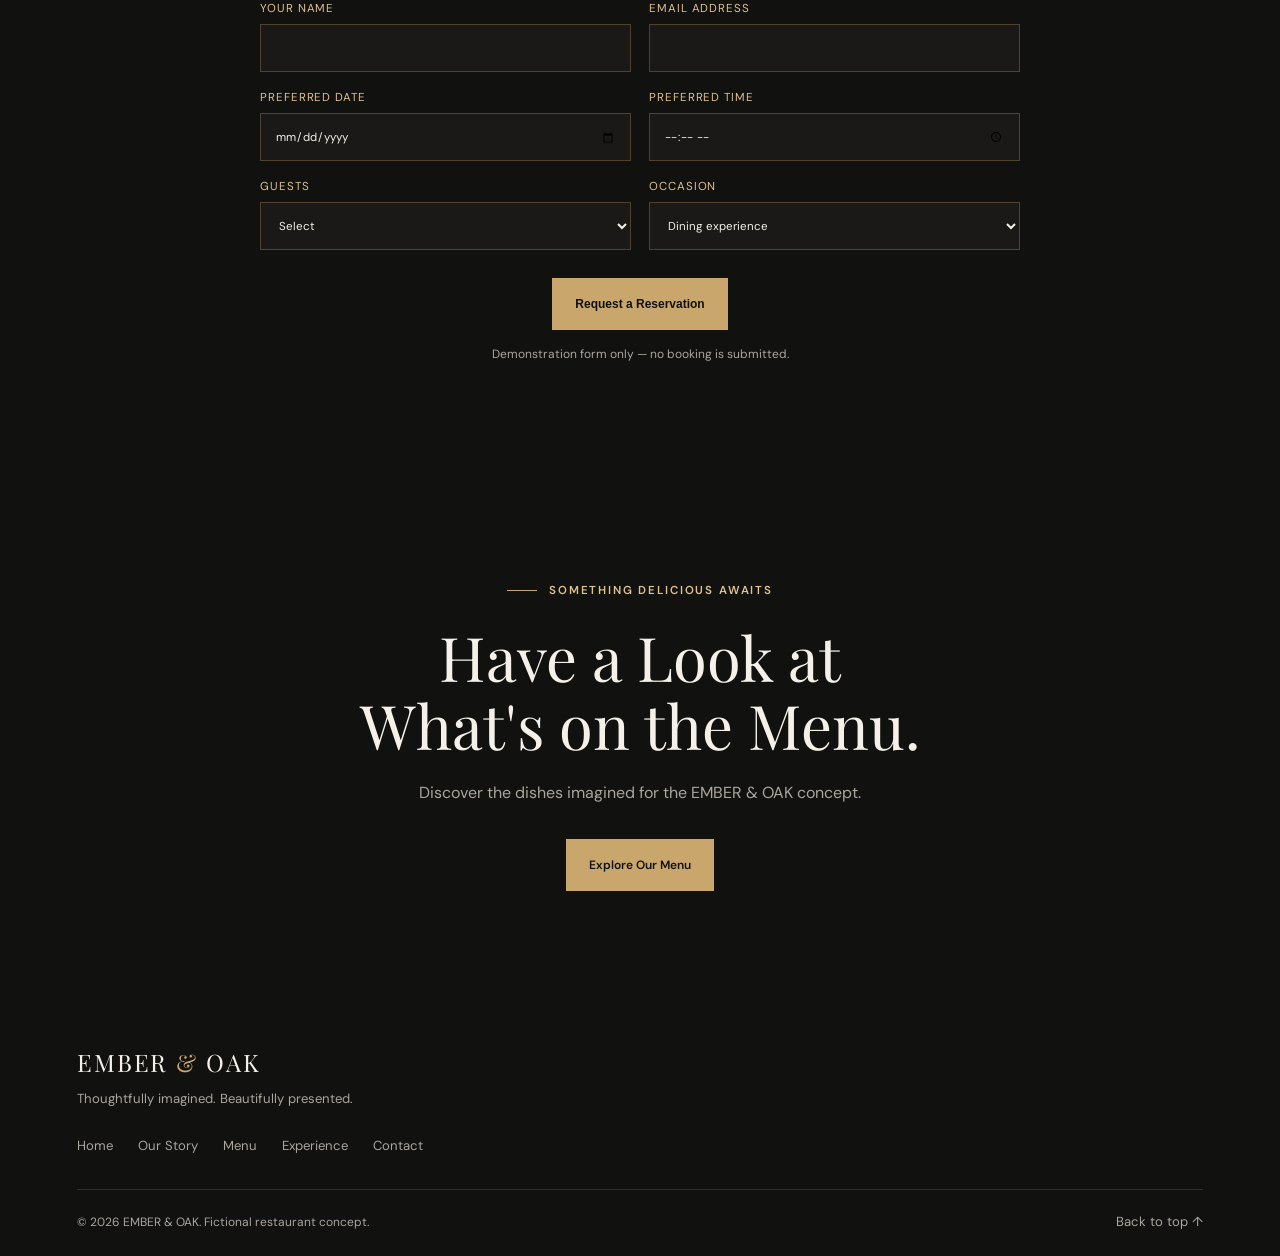
==== commit 0821f659: "Refine homepage and move reservation form to contact page" ====
--- a/contact.html
+++ b/contact.html
@@ -48,7 +48,7 @@
         <a href="contact.html" aria-current="page">Contact</a>
       </nav>
 
-      <a href="index.html#reservations" class="header-cta">
+      <a href="contact.html#reservations" class="header-cta">
         Reserve a Table
       </a>
     </header>
@@ -110,6 +110,80 @@
         </article>
       </div>
     </section>
+
+
+    
+    <!-- RESERVATION FORM -->
+    <section class="reservation-section" id="reservations">
+      <span class="section-label">
+        <span class="label-line"></span>
+        YOUR TABLE AWAITS
+      </span>
+
+      <h2>Make It an Evening<br>to Remember.</h2>
+
+      <p>
+        Whether it's an intimate dinner or a special celebration,
+        we'd love to be part of your occasion.
+      </p>
+
+      <form class="reservation-form" id="reservation-form">
+        <div class="reservation-form-grid">
+          <label>
+            Your name
+            <input type="text" name="name" autocomplete="name" required>
+          </label>
+
+          <label>
+            Email address
+            <input type="email" name="email" autocomplete="email" required>
+          </label>
+
+          <label>
+            Preferred date
+            <input type="date" name="date" required>
+          </label>
+
+          <label>
+            Preferred time
+            <input type="time" name="time" required>
+          </label>
+
+          <label>
+            Guests
+            <select name="guests" required>
+              <option value="">Select</option>
+              <option>2 guests</option>
+              <option>3 guests</option>
+              <option>4 guests</option>
+              <option>5+ guests</option>
+            </select>
+          </label>
+
+          <label>
+            Occasion
+            <select name="occasion">
+              <option>Dining experience</option>
+              <option>Birthday</option>
+              <option>Anniversary</option>
+              <option>Private gathering</option>
+            </select>
+          </label>
+        </div>
+
+        <button type="submit" class="button button-primary">
+          Request a Reservation
+        </button>
+
+        <p class="reservation-form-note">
+          Demonstration form only — no booking is submitted.
+        </p>
+
+        <p class="reservation-status" id="reservation-status" aria-live="polite"></p>
+      </form>
+
+    </section>
+
 
     <section class="contact-page-cta">
       <span class="section-label">
--- a/style.css
+++ b/style.css
@@ -75,15 +75,34 @@
 }
 
 .main-nav a {
+  position: relative;
   color: var(--color-muted);
   font-size: 13px;
+  padding-bottom: 6px;
   transition: color 0.25s ease;
 }
 
-.main-nav a:hover {
+.main-nav a:hover,
+.main-nav a[aria-current="page"] {
   color: var(--color-gold-light);
-  border-bottom: 2px solid var(--color-gold-light);
-  padding-bottom: 4px;
+}
+
+.main-nav a::after {
+  content: "";
+  position: absolute;
+  left: 0;
+  bottom: 0;
+  width: 100%;
+  height: 2px;
+  background: var(--color-gold-light);
+  transform: scaleX(0);
+  transform-origin: left;
+  transition: transform 0.25s ease;
+}
+
+.main-nav a:hover::after,
+.main-nav a[aria-current="page"]::after {
+  transform: scaleX(1);
 }
 
 .header-cta {
@@ -2170,5 +2189,13 @@
 }
 
 
-
-
+/* HOMEPAGE MENU PREVIEW */
+.home-menu-preview .menu-grid {
+  grid-template-columns: minmax(0, 1fr);
+  justify-items: center;
+}
+
+.home-menu-preview .dish-card {
+  width: 100%;
+  max-width: 650px;
+}
